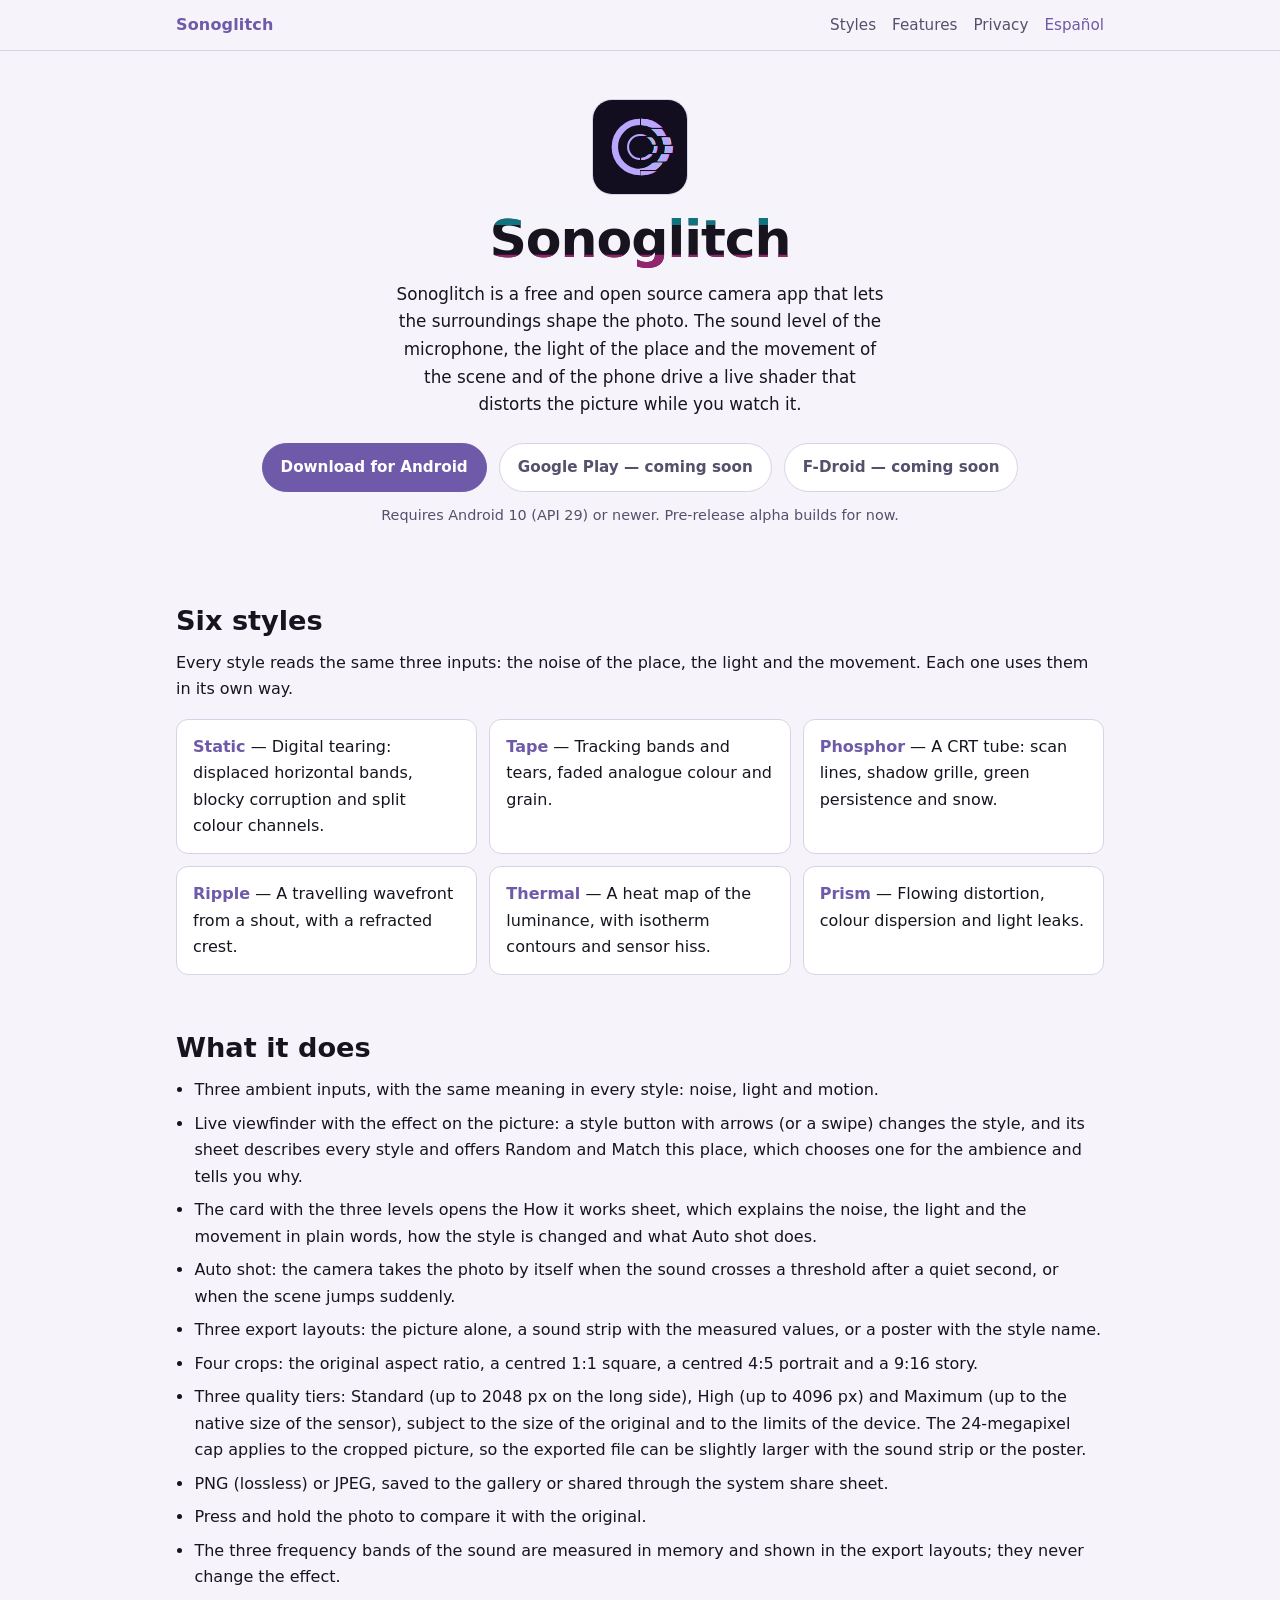
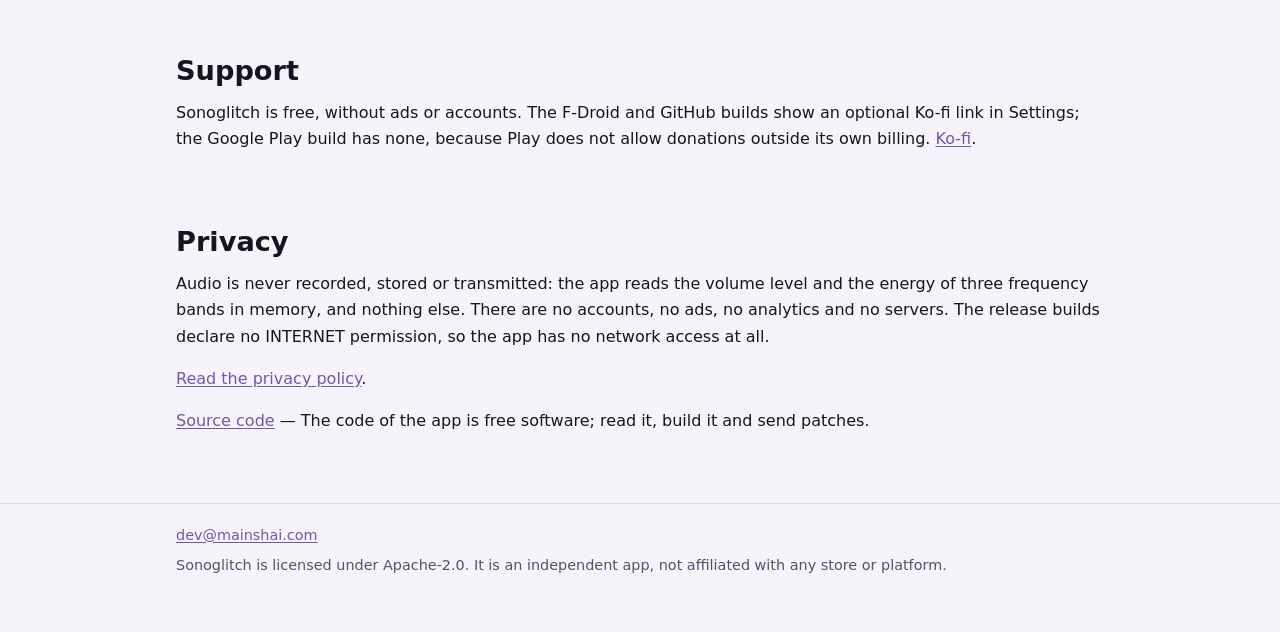
==== site/index.html @ 132ff48b "Release v0.1.0-alpha.17" ====
<!DOCTYPE html>
<html lang="en">
<head>
<meta charset="utf-8">
<meta name="viewport" content="width=device-width, initial-scale=1">
<meta name="color-scheme" content="dark light">
<title>Sonoglitch — a camera shaped by sound, light and motion</title>
<meta name="description" content="Sonoglitch is a free and open source camera app: the sound, the light and the movement of the surroundings distort the photo. Six styles, no ads, no accounts and no network access.">
<link rel="canonical" href="https://dferrandizmont.github.io/sonoglitch/">
<meta property="og:type" content="website">
<meta property="og:site_name" content="Sonoglitch">
<meta property="og:title" content="Sonoglitch — a camera shaped by sound, light and motion">
<meta property="og:description" content="Sonoglitch is a free and open source camera app: the sound, the light and the movement of the surroundings distort the photo. Six styles, no ads, no accounts and no network access.">
<meta property="og:url" content="https://dferrandizmont.github.io/sonoglitch/">
<meta property="og:locale" content="en">
<meta property="og:image" content="https://dferrandizmont.github.io/sonoglitch/img/og.png">
<meta name="twitter:image" content="https://dferrandizmont.github.io/sonoglitch/img/og.png">
<link rel="icon" href="img/icon.svg" type="image/svg+xml">
<link rel="alternate" hreflang="es" href="https://dferrandizmont.github.io/sonoglitch/es/">
<link rel="stylesheet" href="styles.css">
</head>
<body><header class="topbar"><div class="wrap"><a class="brand" href="./">Sonoglitch</a><nav class="nav" aria-label="Main"><a href="#styles">Styles</a><a href="#features">Features</a><a href="#privacy">Privacy</a><a class="lang" href="es/" hreflang="es" lang="es">Español</a></nav></div></header><main><section class="hero"><div class="wrap"><img class="icon" src="img/icon.svg" width="96" height="96" alt="Sonoglitch app icon: a violet camera lens torn into displaced colour channels by sound"><h1><span class="glitch" data-text="Sonoglitch">Sonoglitch</span></h1><p class="pitch">Sonoglitch is a free and open source camera app that lets the surroundings shape the photo. The sound level of the microphone, the light of the place and the movement of the scene and of the phone drive a live shader that distorts the picture while you watch it.</p><p class="buttons"><a class="button primary" href="https://github.com/dferrandizmont/sonoglitch/releases">Download for Android</a><span class="button disabled" aria-disabled="true">Google Play — coming soon</span><span class="button disabled" aria-disabled="true">F-Droid — coming soon</span></p><p class="note">Requires Android 10 (API 29) or newer. Pre-release alpha builds for now.</p></div></section><section id="styles"><div class="wrap"><h2>Six styles</h2><p>Every style reads the same three inputs: the noise of the place, the light and the movement. Each one uses them in its own way.</p><ul class="styles"><li><strong>Static</strong> — Digital tearing: displaced horizontal bands, blocky corruption and split colour channels.</li><li><strong>Tape</strong> — Tracking bands and tears, faded analogue colour and grain.</li><li><strong>Phosphor</strong> — A CRT tube: scan lines, shadow grille, green persistence and snow.</li><li><strong>Ripple</strong> — A travelling wavefront from a shout, with a refracted crest.</li><li><strong>Thermal</strong> — A heat map of the luminance, with isotherm contours and sensor hiss.</li><li><strong>Prism</strong> — Flowing distortion, colour dispersion and light leaks.</li></ul></div></section><section id="features"><div class="wrap"><h2>What it does</h2><ul class="features"><li>Three ambient inputs, with the same meaning in every style: noise, light and motion.</li><li>Live viewfinder with the effect on the picture: a style button with arrows (or a swipe) changes the style, and its sheet describes every style and offers Random and Match this place, which chooses one for the ambience and tells you why.</li><li>The card with the three levels opens the How it works sheet, which explains the noise, the light and the movement in plain words, how the style is changed and what Auto shot does.</li><li>Auto shot: the camera takes the photo by itself when the sound crosses a threshold after a quiet second, or when the scene jumps suddenly.</li><li>Three export layouts: the picture alone, a sound strip with the measured values, or a poster with the style name.</li><li>Four crops: the original aspect ratio, a centred 1:1 square, a centred 4:5 portrait and a 9:16 story.</li><li>Three quality tiers: Standard (up to 2048 px on the long side), High (up to 4096 px) and Maximum (up to the native size of the sensor), subject to the size of the original and to the limits of the device. The 24-megapixel cap applies to the cropped picture, so the exported file can be slightly larger with the sound strip or the poster.</li><li>PNG (lossless) or JPEG, saved to the gallery or shared through the system share sheet.</li><li>Press and hold the photo to compare it with the original.</li><li>The three frequency bands of the sound are measured in memory and shown in the export layouts; they never change the effect.</li></ul></div></section><section id="support"><div class="wrap"><h2>Support</h2><p>Sonoglitch is free, without ads or accounts. The F-Droid and GitHub builds show an optional Ko-fi link in Settings; the Google Play build has none, because Play does not allow donations outside its own billing. <a href="https://ko-fi.com/danielmfdev">Ko-fi</a>.</p></div></section><section id="privacy"><div class="wrap"><h2>Privacy</h2><p>Audio is never recorded, stored or transmitted: the app reads the volume level and the energy of three frequency bands in memory, and nothing else. There are no accounts, no ads, no analytics and no servers. The release builds declare no INTERNET permission, so the app has no network access at all.</p><p><a href="privacy/">Read the privacy policy</a>.</p><p><a href="https://github.com/dferrandizmont/sonoglitch">Source code</a> — The code of the app is free software; read it, build it and send patches.</p></div></section></main><footer><div class="wrap"><p><a href="mailto:dev@mainshai.com">dev@mainshai.com</a></p><p>Sonoglitch is licensed under Apache-2.0. It is an independent app, not affiliated with any store or platform.</p></div></footer></body>
</html>
---- site/styles.css ----
/* Sonoglitch website. Dark by default, light on request. No JavaScript. */
:root {
  color-scheme: dark light;
  --bg: #0D0D11;
  --surface: #16161C;
  --surface-high: #1F1F27;
  --outline: #2C2C36;
  --accent: #B69CFF;
  --accent-hover: #A88CF5;
  --on-accent: #17121F;
  --warm: #FFB37A;
  --text: #F3F3F6;
  --text-2: #A5A5B2;
  --fringe-a: #55E5F2;
  --fringe-b: #F36CCB;
  --radius: 12px;
}
@media (prefers-color-scheme: light) {
  :root {
    --bg: #F6F4FA;
    --surface: #FFFFFF;
    --surface-high: #EFEBF8;
    --outline: #D8D2E6;
    --accent: #6E5AA8;
    --accent-hover: #5B4A8E;
    --on-accent: #FFFFFF;
    --warm: #8F4E1E;
    --text: #17141F;
    --text-2: #55506B;
    --fringe-a: #0E8C99;
    --fringe-b: #B32A83;
  }
}
* { box-sizing: border-box; }
html { -webkit-text-size-adjust: 100%; }
body {
  margin: 0;
  background: var(--bg);
  color: var(--text);
  font: 16px/1.65 system-ui, -apple-system, "Segoe UI", Roboto, "Helvetica Neue", Arial, sans-serif;
  overflow-wrap: break-word;
}
img { max-width: 100%; height: auto; }
a { color: var(--accent); text-decoration: underline; text-underline-offset: 2px; }
a:focus-visible { outline: 3px solid var(--accent); outline-offset: 3px; border-radius: 2px; }
.wrap { max-width: 960px; margin: 0 auto; padding-left: 16px; padding-right: 16px; }
.topbar { border-bottom: 1px solid var(--outline); }
.topbar .wrap {
  display: flex; flex-wrap: wrap; align-items: center; justify-content: space-between;
  gap: 8px 16px; padding-top: 12px; padding-bottom: 12px;
}
.brand { font-weight: 700; text-decoration: none; letter-spacing: .01em; }
.nav { display: flex; flex-wrap: wrap; align-items: center; gap: 8px 16px; font-size: .95rem; }
.nav a { text-decoration: none; color: var(--text-2); }
.nav a:hover, .nav a:focus-visible { color: var(--accent); }
.nav .lang { color: var(--accent); }
.hero { padding: 48px 0 32px; text-align: center; }
.hero .icon {
  display: block; width: 96px; height: 96px; margin: 0 auto;
  border-radius: 20px; border: 1px solid var(--outline);
}
h1 {
  font-size: clamp(2rem, 8vw, 3.25rem); line-height: 1.1; margin: 16px 0 12px;
  letter-spacing: -0.02em;
}
h2 { font-size: clamp(1.3rem, 4.5vw, 1.7rem); line-height: 1.25; margin: 0 0 12px; }
p { margin: 0 0 1rem; }
.pitch { max-width: 46ch; margin-left: auto; margin-right: auto; font-size: 1.05rem; }
.note { color: var(--text-2); font-size: .9rem; }
.buttons { display: flex; flex-wrap: wrap; gap: 12px; justify-content: center; margin: 24px 0 12px; }
.button {
  display: inline-block; padding: 11px 18px; border-radius: 999px;
  border: 1px solid var(--outline); background: var(--surface); color: var(--text);
  font-size: .95rem; font-weight: 600; text-decoration: none;
}
.button.primary { background: var(--accent); border-color: var(--accent); color: var(--on-accent); }
/* The hover keeps a contrast of 4.5:1 with its text in both palettes. */
.button.primary:hover { background: var(--accent-hover); border-color: var(--accent-hover); color: var(--on-accent); }
.button.disabled { color: var(--text-2); cursor: default; }
section { padding: 28px 0; }
.styles {
  list-style: none; margin: 0; padding: 0; display: grid; gap: 12px;
  grid-template-columns: repeat(auto-fit, minmax(260px, 1fr));
}
.styles li {
  background: var(--surface); border: 1px solid var(--outline);
  border-radius: var(--radius); padding: 14px 16px;
}
.styles strong { color: var(--accent); }
.features { margin: 0; padding-left: 1.15rem; }
.features li { margin-bottom: .45rem; }
.gallery {
  list-style: none; margin: 0; padding: 0; display: grid; gap: 16px;
  grid-template-columns: repeat(auto-fill, minmax(160px, 1fr));
}
.gallery img {
  display: block; width: 100%; border: 1px solid var(--outline);
  border-radius: 10px; background: var(--surface);
}
footer {
  border-top: 1px solid var(--outline); margin-top: 24px; padding: 20px 0 48px;
  color: var(--text-2); font-size: .9rem;
}
footer p { margin: 0 0 .4rem; }
.prose { max-width: 760px; margin: 0 auto; padding: 24px 16px 48px; }
.prose h1 { font-size: clamp(1.75rem, 6vw, 2.5rem); margin-top: 8px; }
.prose h2 { margin-top: 2rem; }
.prose h3 { margin-top: 1.5rem; font-size: 1.1rem; }
.prose ul { padding-left: 1.15rem; }
.prose li { margin-bottom: .35rem; }
.prose p.updated { color: var(--text-2); }
.prose code {
  font-family: ui-monospace, SFMono-Regular, Menlo, Consolas, "Liberation Mono", monospace;
  background: var(--surface-high); border-radius: 4px; padding: .1em .35em; font-size: .9em;
}
.table-wrap { overflow-x: auto; margin: 0 0 1rem; }
table { border-collapse: collapse; width: 100%; min-width: 520px; font-size: .95rem; }
th, td { border: 1px solid var(--outline); padding: 8px 10px; text-align: left; vertical-align: top; }
th { background: var(--surface-high); }
hr { border: 0; border-top: 1px solid var(--outline); margin: 2rem 0; }
/* The title is the only element with the glitch fringe. */
.glitch { position: relative; display: inline-block; }
.glitch::before, .glitch::after {
  content: attr(data-text); position: absolute; inset: 0; pointer-events: none; opacity: .8;
}
.glitch::before {
  color: var(--fringe-a); clip-path: inset(0 0 76% 0);
  animation: fringe-a 3.4s steps(2, end) infinite;
}
.glitch::after {
  color: var(--fringe-b); clip-path: inset(76% 0 0 0);
  animation: fringe-b 2.9s steps(2, end) infinite;
}
@keyframes fringe-a {
  0%, 88%, 100% { transform: translate(0, 0); }
  90% { transform: translate(-2px, -1px); }
  94% { transform: translate(1px, 1px); }
}
@keyframes fringe-b {
  0%, 86%, 100% { transform: translate(0, 0); }
  88% { transform: translate(2px, 1px); }
  93% { transform: translate(-1px, -1px); }
}
@media (prefers-reduced-motion: reduce) {
  .glitch::before, .glitch::after { animation: none; transform: none; }
}
@media (max-width: 420px) {
  .hero { padding-top: 32px; }
  .buttons .button { width: 100%; text-align: center; }
}
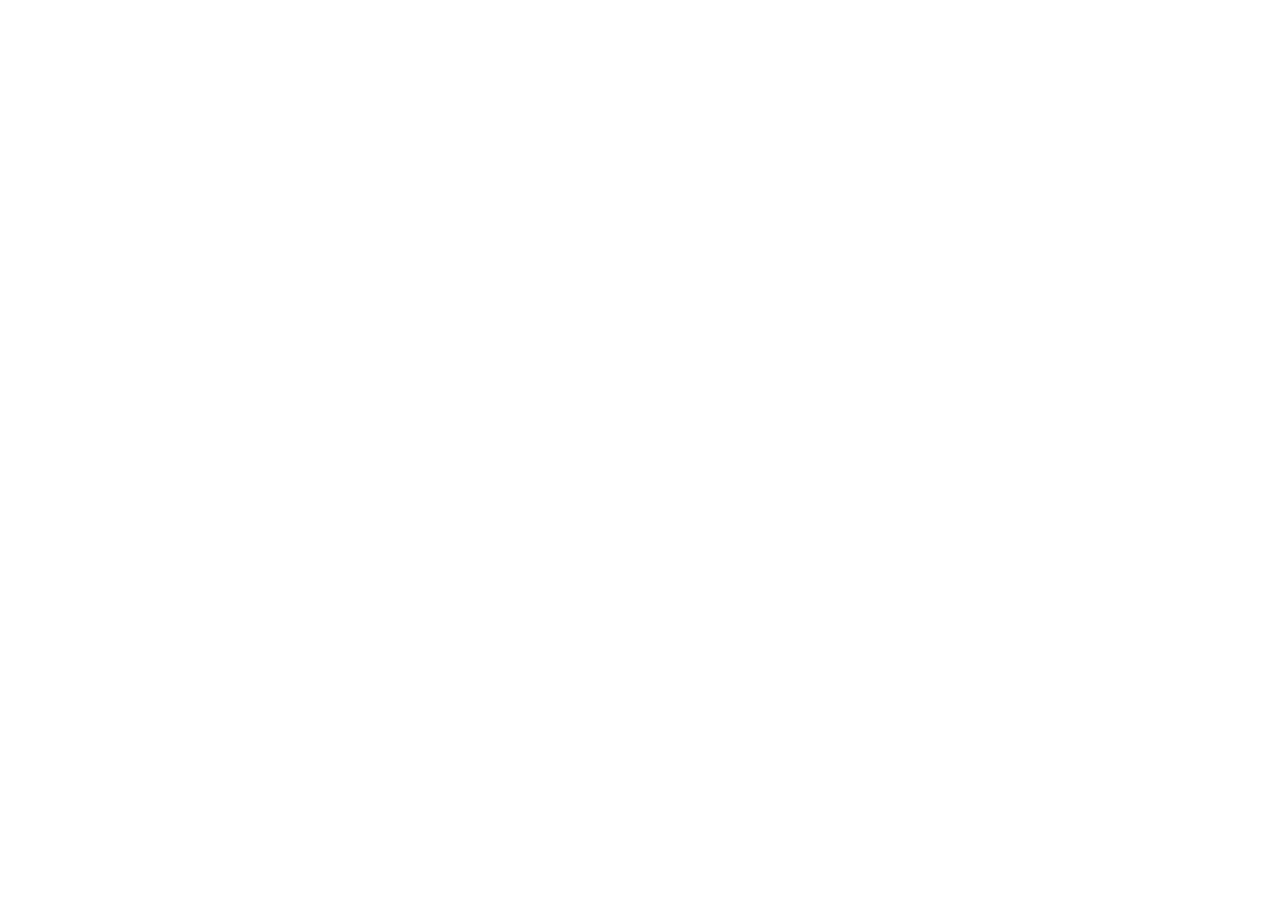
==== commit 9ebfcc85: "Release v0.2.0-alpha.3" ====
--- a/site/index.html
+++ b/site/index.html
@@ -1,23 +1,14 @@
-<!DOCTYPE html>
+<!doctype html>
 <html lang="en">
 <head>
 <meta charset="utf-8">
 <meta name="viewport" content="width=device-width, initial-scale=1">
-<meta name="color-scheme" content="dark light">
-<title>Sonoglitch — a camera shaped by sound, light and motion</title>
-<meta name="description" content="Sonoglitch is a free and open source camera app: the sound, the light and the movement of the surroundings distort the photo. Six styles, no ads, no accounts and no network access.">
-<link rel="canonical" href="https://dferrandizmont.github.io/sonoglitch/">
-<meta property="og:type" content="website">
-<meta property="og:site_name" content="Sonoglitch">
-<meta property="og:title" content="Sonoglitch — a camera shaped by sound, light and motion">
-<meta property="og:description" content="Sonoglitch is a free and open source camera app: the sound, the light and the movement of the surroundings distort the photo. Six styles, no ads, no accounts and no network access.">
-<meta property="og:url" content="https://dferrandizmont.github.io/sonoglitch/">
-<meta property="og:locale" content="en">
-<meta property="og:image" content="https://dferrandizmont.github.io/sonoglitch/img/og.png">
-<meta name="twitter:image" content="https://dferrandizmont.github.io/sonoglitch/img/og.png">
-<link rel="icon" href="img/icon.svg" type="image/svg+xml">
-<link rel="alternate" hreflang="es" href="https://dferrandizmont.github.io/sonoglitch/es/">
-<link rel="stylesheet" href="styles.css">
+<title>Sonoglitch</title>
+<meta name="robots" content="noindex">
+<link rel="canonical" href="https://sonoglitch.mainshai.com/">
+<meta http-equiv="refresh" content="0; url=https://sonoglitch.mainshai.com/">
 </head>
-<body><header class="topbar"><div class="wrap"><a class="brand" href="./">Sonoglitch</a><nav class="nav" aria-label="Main"><a href="#styles">Styles</a><a href="#features">Features</a><a href="#privacy">Privacy</a><a class="lang" href="es/" hreflang="es" lang="es">Español</a></nav></div></header><main><section class="hero"><div class="wrap"><img class="icon" src="img/icon.svg" width="96" height="96" alt="Sonoglitch app icon: a violet camera lens torn into displaced colour channels by sound"><h1><span class="glitch" data-text="Sonoglitch">Sonoglitch</span></h1><p class="pitch">Sonoglitch is a free and open source camera app that lets the surroundings shape the photo. The sound level of the microphone, the light of the place and the movement of the scene and of the phone drive a live shader that distorts the picture while you watch it.</p><p class="buttons"><a class="button primary" href="https://github.com/dferrandizmont/sonoglitch/releases">Download for Android</a><span class="button disabled" aria-disabled="true">Google Play — coming soon</span><span class="button disabled" aria-disabled="true">F-Droid — coming soon</span></p><p class="note">Requires Android 10 (API 29) or newer. Pre-release alpha builds for now.</p></div></section><section id="styles"><div class="wrap"><h2>Six styles</h2><p>Every style reads the same three inputs: the noise of the place, the light and the movement. Each one uses them in its own way.</p><ul class="styles"><li><strong>Static</strong> — Digital tearing: displaced horizontal bands, blocky corruption and split colour channels.</li><li><strong>Tape</strong> — Tracking bands and tears, faded analogue colour and grain.</li><li><strong>Phosphor</strong> — A CRT tube: scan lines, shadow grille, green persistence and snow.</li><li><strong>Ripple</strong> — A travelling wavefront from a shout, with a refracted crest.</li><li><strong>Thermal</strong> — A heat map of the luminance, with isotherm contours and sensor hiss.</li><li><strong>Prism</strong> — Flowing distortion, colour dispersion and light leaks.</li></ul></div></section><section id="features"><div class="wrap"><h2>What it does</h2><ul class="features"><li>Three ambient inputs, with the same meaning in every style: noise, light and motion.</li><li>Live viewfinder with the effect on the picture: a style button with arrows (or a swipe) changes the style, and its sheet describes every style and offers Random and Match this place, which chooses one for the ambience and tells you why.</li><li>The card with the three levels opens the How it works sheet, which explains the noise, the light and the movement in plain words, how the style is changed and what Auto shot does.</li><li>Auto shot: the camera takes the photo by itself when the sound crosses a threshold after a quiet second, or when the scene jumps suddenly.</li><li>Three export layouts: the picture alone, a sound strip with the measured values, or a poster with the style name.</li><li>Four crops: the original aspect ratio, a centred 1:1 square, a centred 4:5 portrait and a 9:16 story.</li><li>Three quality tiers: Standard (up to 2048 px on the long side), High (up to 4096 px) and Maximum (up to the native size of the sensor), subject to the size of the original and to the limits of the device. The 24-megapixel cap applies to the cropped picture, so the exported file can be slightly larger with the sound strip or the poster.</li><li>PNG (lossless) or JPEG, saved to the gallery or shared through the system share sheet.</li><li>Press and hold the photo to compare it with the original.</li><li>The three frequency bands of the sound are measured in memory and shown in the export layouts; they never change the effect.</li></ul></div></section><section id="support"><div class="wrap"><h2>Support</h2><p>Sonoglitch is free, without ads or accounts. The F-Droid and GitHub builds show an optional Ko-fi link in Settings; the Google Play build has none, because Play does not allow donations outside its own billing. <a href="https://ko-fi.com/danielmfdev">Ko-fi</a>.</p></div></section><section id="privacy"><div class="wrap"><h2>Privacy</h2><p>Audio is never recorded, stored or transmitted: the app reads the volume level and the energy of three frequency bands in memory, and nothing else. There are no accounts, no ads, no analytics and no servers. The release builds declare no INTERNET permission, so the app has no network access at all.</p><p><a href="privacy/">Read the privacy policy</a>.</p><p><a href="https://github.com/dferrandizmont/sonoglitch">Source code</a> — The code of the app is free software; read it, build it and send patches.</p></div></section></main><footer><div class="wrap"><p><a href="mailto:dev@mainshai.com">dev@mainshai.com</a></p><p>Sonoglitch is licensed under Apache-2.0. It is an independent app, not affiliated with any store or platform.</p></div></footer></body>
+<body>
+<p>Sonoglitch has moved to <a href="https://sonoglitch.mainshai.com/">https://sonoglitch.mainshai.com/</a></p>
+</body>
 </html>
